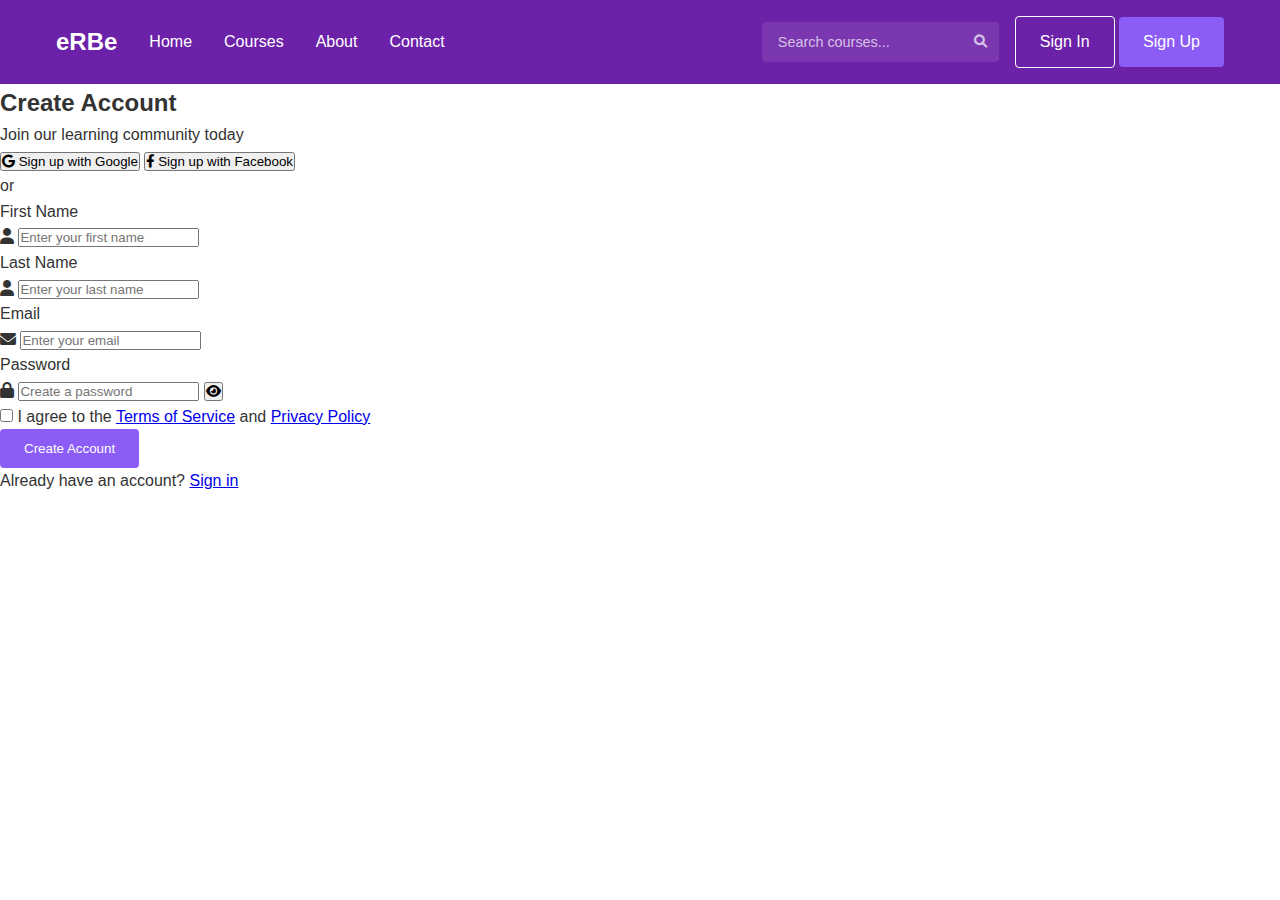
==== sign-up.html @ 5dae5b27 "version 1.0.0" ====
<!DOCTYPE html>
<html lang="en">
  <head>
    <meta charset="UTF-8" />
    <meta name="viewport" content="width=device-width, initial-scale=1.0" />
    <title>Sign Up - eRBe Learning Platform</title>
    <link rel="stylesheet" href="css/styles.css" />
    <link
      rel="stylesheet"
      href="https://cdnjs.cloudflare.com/ajax/libs/font-awesome/6.0.0/css/all.min.css"
    />
    <link
      href="https://fonts.googleapis.com/css2?family=Inter:wght@400;500;600;700;800&display=swap"
      rel="stylesheet"
    />
  </head>
  <body>
    <div id="header-container"></div>

    <div class="auth-container">
      <div class="auth-card">
        <div class="auth-header">
          <h2>Create Account</h2>
          <p>Join our learning community today</p>
        </div>

        <div class="social-auth">
          <button class="social-btn google-btn">
            <i class="fab fa-google"></i>
            Sign up with Google
          </button>
          <button class="social-btn facebook-btn">
            <i class="fab fa-facebook-f"></i>
            Sign up with Facebook
          </button>
        </div>

        <div class="divider">
          <span>or</span>
        </div>

        <form class="auth-form" id="signup-form">
          <div class="form-row">
            <div class="form-group">
              <label for="firstName">First Name</label>
              <div class="input-group">
                <i class="fas fa-user"></i>
                <input
                  type="text"
                  id="firstName"
                  name="firstName"
                  placeholder="Enter your first name"
                  required
                />
              </div>
            </div>

            <div class="form-group">
              <label for="lastName">Last Name</label>
              <div class="input-group">
                <i class="fas fa-user"></i>
                <input
                  type="text"
                  id="lastName"
                  name="lastName"
                  placeholder="Enter your last name"
                  required
                />
              </div>
            </div>
          </div>

          <div class="form-group">
            <label for="email">Email</label>
            <div class="input-group">
              <i class="fas fa-envelope"></i>
              <input
                type="email"
                id="email"
                name="email"
                placeholder="Enter your email"
                required
              />
            </div>
          </div>

          <div class="form-group">
            <label for="password">Password</label>
            <div class="input-group">
              <i class="fas fa-lock"></i>
              <input
                type="password"
                id="password"
                name="password"
                placeholder="Create a password"
                required
              />
              <button type="button" class="password-toggle">
                <i class="fas fa-eye"></i>
              </button>
            </div>
            <div class="password-strength">
              <div class="strength-meter">
                <div class="strength-meter-fill" data-strength="0"></div>
              </div>
              <div class="strength-text"></div>
            </div>
          </div>

          <div class="form-group">
            <label class="checkbox-container">
              <input type="checkbox" id="terms" name="terms" required />
              <span class="checkmark"></span>
              I agree to the <a href="#">Terms of Service</a> and
              <a href="#">Privacy Policy</a>
            </label>
          </div>

          <button type="submit" class="btn btn-primary btn-block">
            Create Account
          </button>
        </form>

        <div class="auth-footer">
          <p>Already have an account? <a href="sign-in.html">Sign in</a></p>
        </div>
      </div>
    </div>

    <script src="js/include-header.js"></script>
    <script src="js/auth.js"></script>
  </body>
</html>
---- css/styles.css ----
:root {
  --primary-color: #6b21a8;
  --secondary-color: #8b5cf6;
  --text-color: #333;
  --max-width: 1200px;
}

/* Reset and Base Styles */
* {
  margin: 0;
  padding: 0;
  box-sizing: border-box;
}

body {
  font-family: "Segoe UI", Tahoma, Geneva, Verdana, sans-serif;
  line-height: 1.6;
  color: var(--text-color);
}

/* Button Styles */
.btn {
  display: inline-block;
  padding: 0.75rem 1.5rem;
  border-radius: 4px;
  text-decoration: none;
  font-weight: 500;
  text-align: center;
  transition: all 0.3s ease;
  cursor: pointer;
  border: none;
}

.btn-primary {
  background-color: var(--secondary-color);
  color: white;
}

.btn-primary:hover {
  background-color: #7c3aed;
}

.btn-outline {
  background-color: transparent;
  color: white;
  border: 1px solid white;
}

.btn-outline:hover {
  background-color: rgba(255, 255, 255, 0.1);
}

/* Header Styles */
header {
  background-color: var(--primary-color);
  padding: 1rem 0;
  position: relative;
}

.navbar {
  display: grid;
  grid-template-columns: auto 1fr auto;
  align-items: center;
  max-width: var(--max-width);
  margin: 0 auto;
  padding: 0 1rem;
  gap: 2rem;
}

.logo a {
  color: white;
  font-size: 1.5rem;
  font-weight: bold;
  text-decoration: none;
}

.nav-links {
  display: flex;
  gap: 2rem;
  list-style: none;
  margin: 0;
  padding: 0;
}

.nav-links a {
  color: white;
  text-decoration: none;
  font-weight: 500;
  transition: opacity 0.3s ease;
}

.nav-links a:hover {
  opacity: 0.8;
}

.header-right {
  display: flex;
  align-items: center;
  gap: 1rem;
}

/* Search Container */
.search-container {
  position: relative;
}

.search-form {
  display: flex;
  align-items: center;
  background: rgba(255, 255, 255, 0.1);
  border-radius: 4px;
  padding: 0.5rem;
}

.search-input {
  border: none;
  background: none;
  padding: 0.25rem 0.5rem;
  width: 200px;
  font-size: 0.9rem;
  color: white;
  outline: none;
}

.search-input::placeholder {
  color: rgba(255, 255, 255, 0.7);
}

.search-button {
  background: none;
  border: none;
  color: white;
  padding: 0.25rem;
  cursor: pointer;
  opacity: 0.7;
  transition: opacity 0.3s ease;
}

.search-button:hover {
  opacity: 1;
}

/* Mobile Controls */
.mobile-search-trigger,
.hamburger {
  display: none;
  color: white;
  background: none;
  border: none;
  cursor: pointer;
  padding: 0.5rem;
}

/* Mobile Styles */
@media (max-width: 768px) {
  .navbar {
    grid-template-columns: 1fr;
  }

  .mobile-search-trigger,
  .hamburger {
    display: flex;
    align-items: center;
    justify-content: center;
    cursor: pointer;
    color: white;
    padding: 0.5rem;
  }

  .hamburger {
    position: absolute;
    left: 1rem;
    top: 50%;
    transform: translateY(-50%);
  }

  .logo {
    margin: 0 auto;
  }

  .mobile-search-trigger {
    position: absolute;
    right: 1rem;
    top: 50%;
    transform: translateY(-50%);
  }

  .nav-links {
    display: none;
    position: absolute;
    top: 100%;
    left: 0;
    right: 0;
    background-color: var(--primary-color);
    flex-direction: column;
    padding: 1rem;
    gap: 1rem;
    z-index: 1000;
  }

  .nav-links.active {
    display: flex;
  }

  .header-right {
    display: none;
  }

  .search-container {
    display: none;
    position: absolute;
    top: 100%;
    left: 0;
    right: 0;
    padding: 1rem;
    background-color: var(--primary-color);
    z-index: 1000;
  }

  .search-container.active {
    display: block;
  }

  .search-form {
    width: 100%;
  }

  .search-input {
    width: 100%;
  }
}

/* Hero Section */
.hero {
  background: linear-gradient(rgba(107, 33, 168, 0.9), rgba(139, 92, 246, 0.9)),
    url("../images/hero-bg.jpg");
  background-size: cover;
  background-position: center;
  color: white;
  padding: 4rem 1rem;
  text-align: center;
}

.hero-content {
  max-width: var(--max-width);
  margin: 0 auto;
}

.hero h1 {
  font-size: 3rem;
  font-weight: bold;
  margin-bottom: 1rem;
  line-height: 1.2;
}

.hero p {
  font-size: 1.25rem;
  margin-bottom: 2rem;
  opacity: 0.9;
}

.hero-buttons {
  display: flex;
  gap: 1rem;
  justify-content: center;
}

/* Responsive Hero */
@media (max-width: 768px) {
  .hero {
    padding: 3rem 1rem;
  }

  .hero h1 {
    font-size: 2.25rem;
  }

  .hero p {
    font-size: 1.1rem;
  }

  .hero-buttons {
    flex-direction: column;
    gap: 0.75rem;
    max-width: 300px;
    margin: 0 auto;
  }
}

/* Courses Section */
.courses-grid {
  padding: 4rem 1rem;
  background-color: #f9fafb;
}

.section-header {
  text-align: center;
  max-width: 800px;
  margin: 0 auto 3rem;
}

.section-header h2 {
  font-size: 2.5rem;
  color: var(--primary-color);
  margin-bottom: 1rem;
}

.section-header p {
  font-size: 1.1rem;
  color: #666;
}

.course-grid {
  display: grid;
  grid-template-columns: repeat(auto-fit, minmax(300px, 1fr));
  gap: 2rem;
  max-width: var(--max-width);
  margin: 0 auto;
}

.course-card {
  background: white;
  border-radius: 8px;
  overflow: hidden;
  box-shadow: 0 2px 4px rgba(0, 0, 0, 0.1);
  transition: transform 0.3s ease, box-shadow 0.3s ease;
}

.course-card:hover {
  transform: translateY(-5px);
  box-shadow: 0 4px 8px rgba(0, 0, 0, 0.15);
}

.course-card img {
  width: 100%;
  height: 200px;
  object-fit: cover;
}

.course-content {
  padding: 1.5rem;
}

.course-content h3 {
  font-size: 1.25rem;
  color: var(--text-color);
  margin-bottom: 0.75rem;
}

.course-content p {
  color: #666;
  margin-bottom: 1.5rem;
  line-height: 1.5;
}

.course-meta {
  display: flex;
  justify-content: space-between;
  margin-bottom: 1.5rem;
  font-size: 0.9rem;
  color: #666;
}

.course-meta span {
  display: flex;
  align-items: center;
  gap: 0.5rem;
}

.course-meta i {
  color: var(--primary-color);
}

.view-all {
  text-align: center;
  margin-top: 3rem;
}

.view-all .btn-outline {
  color: var(--primary-color);
  border-color: var(--primary-color);
}

.view-all .btn-outline:hover {
  background-color: var(--primary-color);
  color: white;
}

/* Responsive Courses */
@media (max-width: 768px) {
  .courses-grid {
    padding: 3rem 1rem;
  }

  .section-header h2 {
    font-size: 2rem;
  }

  .course-grid {
    grid-template-columns: 1fr;
    gap: 1.5rem;
  }

  .course-card img {
    height: 180px;
  }
}

/* Features Section */
.features {
  padding: 4rem 1rem;
  background-color: white;
}

.features .section-header {
  margin-bottom: 4rem;
}

.features-grid {
  display: grid;
  grid-template-columns: repeat(auto-fit, minmax(250px, 1fr));
  gap: 2rem;
  max-width: var(--max-width);
  margin: 0 auto;
}

.feature-card {
  text-align: center;
  padding: 2rem;
  background: #f9fafb;
  border-radius: 8px;
  transition: transform 0.3s ease;
}

.feature-card:hover {
  transform: translateY(-5px);
}

.feature-card i {
  font-size: 2.5rem;
  color: var(--primary-color);
  margin-bottom: 1.5rem;
}

.feature-card h3 {
  font-size: 1.25rem;
  color: var(--text-color);
  margin-bottom: 1rem;
}

.feature-card p {
  color: #666;
  line-height: 1.5;
}

/* Call to Action Section */
.cta {
  background: linear-gradient(rgba(107, 33, 168, 0.9), rgba(139, 92, 246, 0.9)),
    url("../images/cta-bg.jpg");
  background-size: cover;
  background-position: center;
  color: white;
  padding: 4rem 1rem;
  text-align: center;
}

.cta-content {
  max-width: 800px;
  margin: 0 auto;
}

.cta h2 {
  font-size: 2.5rem;
  margin-bottom: 1rem;
}

.cta p {
  font-size: 1.1rem;
  margin-bottom: 2rem;
  opacity: 0.9;
}

/* Responsive Features */
@media (max-width: 768px) {
  .features {
    padding: 3rem 1rem;
  }

  .features .section-header {
    margin-bottom: 3rem;
  }

  .features-grid {
    grid-template-columns: 1fr;
    gap: 1.5rem;
  }

  .feature-card {
    padding: 1.5rem;
  }

  .feature-card i {
    font-size: 2rem;
    margin-bottom: 1rem;
  }

  .cta {
    padding: 3rem 1rem;
  }

  .cta h2 {
    font-size: 2rem;
  }
}

/* Footer Styles */
footer {
  background-color: #1f2937;
  color: white;
  padding-top: 4rem;
}

.footer-content {
  display: grid;
  grid-template-columns: repeat(auto-fit, minmax(250px, 1fr));
  gap: 3rem;
  max-width: var(--max-width);
  margin: 0 auto;
  padding: 0 1rem 3rem;
}

.footer-section h3 {
  font-size: 1.25rem;
  margin-bottom: 1.5rem;
  color: white;
}

.footer-section p {
  color: #9ca3af;
  margin-bottom: 1rem;
  line-height: 1.5;
}

.footer-section ul {
  list-style: none;
}

.footer-section ul li {
  margin-bottom: 0.75rem;
}

.footer-section ul a {
  color: #9ca3af;
  text-decoration: none;
  transition: color 0.3s ease;
}

.footer-section ul a:hover {
  color: white;
}

.contact-info p {
  display: flex;
  align-items: center;
  gap: 0.5rem;
  margin-bottom: 1rem;
}

.contact-info i {
  color: var(--secondary-color);
}

.footer-bottom {
  background-color: #111827;
  padding: 1.5rem 1rem;
  text-align: center;
}

.footer-bottom p {
  color: #9ca3af;
  margin-bottom: 1rem;
}

.footer-links {
  display: flex;
  justify-content: center;
  gap: 2rem;
}

.footer-links a {
  color: #9ca3af;
  text-decoration: none;
  font-size: 0.9rem;
  transition: color 0.3s ease;
}

.footer-links a:hover {
  color: white;
}

/* Responsive Footer */
@media (max-width: 768px) {
  footer {
    padding-top: 3rem;
  }

  .footer-content {
    grid-template-columns: 1fr;
    gap: 2rem;
    padding: 0 1rem 2rem;
  }

  .footer-section {
    text-align: center;
  }

  .contact-info p {
    justify-content: center;
  }

  .footer-links {
    flex-direction: column;
    gap: 1rem;
  }
}

/* Courses Page Styles */
.courses-hero {
  background: linear-gradient(rgba(107, 33, 168, 0.9), rgba(139, 92, 246, 0.9)),
    url("../images/courses-hero.jpg");
  background-size: cover;
  background-position: center;
  color: white;
  padding: 3rem 1rem;
  text-align: center;
  margin-bottom: 2rem;
}

.courses-hero .hero-content {
  max-width: var(--max-width);
  margin: 0 auto;
}

.courses-hero h1 {
  font-size: 2.5rem;
  font-weight: bold;
  margin-bottom: 1rem;
  line-height: 1.2;
}

.courses-hero p {
  font-size: 1.1rem;
  opacity: 0.9;
  max-width: 600px;
  margin: 0 auto;
}

.filters-section {
  background-color: white;
  padding: 2rem 1rem;
  margin-bottom: 2rem;
  box-shadow: 0 1px 3px rgba(0, 0, 0, 0.1);
}

.filters-container {
  display: grid;
  grid-template-columns: repeat(auto-fit, minmax(200px, 1fr));
  gap: 1.5rem;
  max-width: var(--max-width);
  margin: 0 auto;
}

.filter-group {
  display: flex;
  flex-direction: column;
  gap: 0.5rem;
}

.filter-group label {
  font-weight: 500;
  color: var(--text-color);
}

.filter-group select {
  padding: 0.75rem;
  border: 1px solid #e5e7eb;
  border-radius: 4px;
  background-color: white;
  color: var(--text-color);
  font-size: 1rem;
  cursor: pointer;
  transition: border-color 0.3s ease;
}

.filter-group select:hover {
  border-color: var(--primary-color);
}

.filter-group select:focus {
  outline: none;
  border-color: var(--primary-color);
  box-shadow: 0 0 0 2px rgba(107, 33, 168, 0.1);
}

/* Responsive Courses Page */
@media (max-width: 768px) {
  .courses-hero {
    padding: 2rem 1rem;
  }

  .courses-hero h1 {
    font-size: 2rem;
  }

  .courses-hero p {
    font-size: 1rem;
  }

  .filters-section {
    padding: 1.5rem 1rem;
  }

  .filters-container {
    grid-template-columns: 1fr;
    gap: 1rem;
  }

  .filter-group select {
    width: 100%;
  }
}

/* Pagination Styles */
.pagination {
  display: flex;
  align-items: center;
  justify-content: center;
  gap: 1rem;
  margin-top: 3rem;
}

.page-numbers {
  display: flex;
  align-items: center;
  gap: 0.5rem;
}

.page-numbers a {
  display: flex;
  align-items: center;
  justify-content: center;
  width: 40px;
  height: 40px;
  border-radius: 4px;
  color: var(--text-color);
  text-decoration: none;
  font-weight: 500;
  transition: all 0.3s ease;
}

.page-numbers a:hover {
  background-color: #f3f4f6;
  color: var(--primary-color);
}

.page-numbers a.active {
  background-color: var(--primary-color);
  color: white;
}

.pagination .btn-outline {
  color: var(--text-color);
  border-color: #e5e7eb;
  padding: 0.5rem 1rem;
  display: flex;
  align-items: center;
  gap: 0.5rem;
}

.pagination .btn-outline:hover {
  background-color: #f3f4f6;
  color: var(--primary-color);
  border-color: var(--primary-color);
}

.pagination .btn-outline i {
  font-size: 0.9rem;
}

/* Responsive Pagination */
@media (max-width: 576px) {
  .pagination {
    flex-direction: column;
    gap: 1rem;
  }

  .page-numbers {
    order: -1;
  }

  .pagination .btn-outline {
    width: 100%;
    justify-content: center;
  }
}
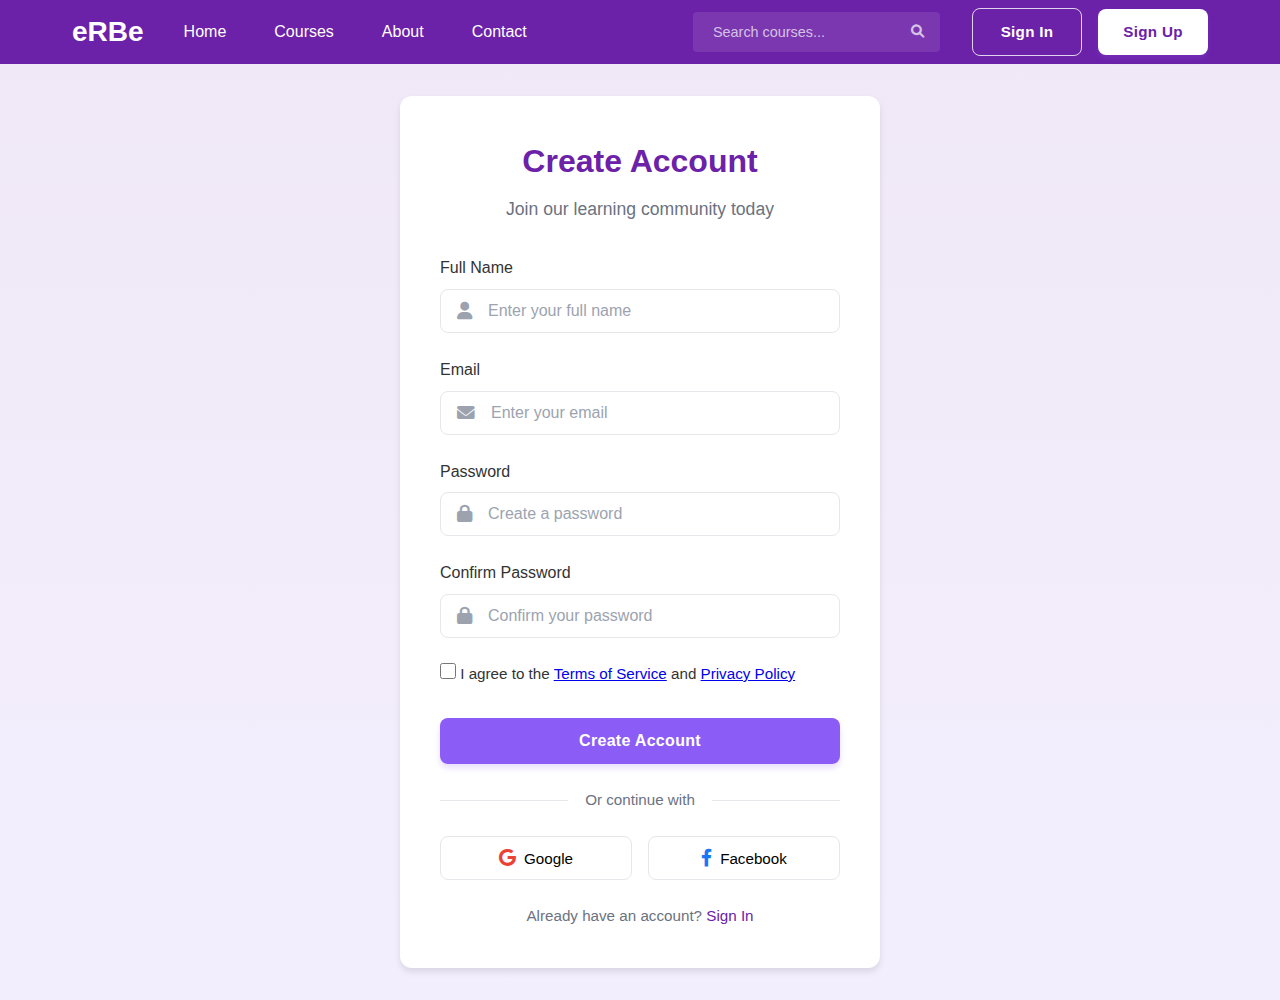
==== commit c68b2142: "Refactor authentication pages with updated styles and structure. Changed titles, improved header ele" ====
--- a/sign-up.html
+++ b/sign-up.html
@@ -3,7 +3,7 @@
   <head>
     <meta charset="UTF-8" />
     <meta name="viewport" content="width=device-width, initial-scale=1.0" />
-    <title>Sign Up - eRBe Learning Platform</title>
+    <title>Sign Up - eRBe</title>
     <link rel="stylesheet" href="css/styles.css" />
     <link
       rel="stylesheet"
@@ -18,55 +18,23 @@
     <div id="header-container"></div>
 
     <div class="auth-container">
-      <div class="auth-card">
+      <div class="auth-box">
         <div class="auth-header">
-          <h2>Create Account</h2>
+          <h1>Create Account</h1>
           <p>Join our learning community today</p>
         </div>
 
-        <div class="social-auth">
-          <button class="social-btn google-btn">
-            <i class="fab fa-google"></i>
-            Sign up with Google
-          </button>
-          <button class="social-btn facebook-btn">
-            <i class="fab fa-facebook-f"></i>
-            Sign up with Facebook
-          </button>
-        </div>
-
-        <div class="divider">
-          <span>or</span>
-        </div>
-
-        <form class="auth-form" id="signup-form">
-          <div class="form-row">
-            <div class="form-group">
-              <label for="firstName">First Name</label>
-              <div class="input-group">
-                <i class="fas fa-user"></i>
-                <input
-                  type="text"
-                  id="firstName"
-                  name="firstName"
-                  placeholder="Enter your first name"
-                  required
-                />
-              </div>
-            </div>
-
-            <div class="form-group">
-              <label for="lastName">Last Name</label>
-              <div class="input-group">
-                <i class="fas fa-user"></i>
-                <input
-                  type="text"
-                  id="lastName"
-                  name="lastName"
-                  placeholder="Enter your last name"
-                  required
-                />
-              </div>
+        <form class="auth-form">
+          <div class="form-group">
+            <label for="name">Full Name</label>
+            <div class="input-group">
+              <i class="fas fa-user"></i>
+              <input
+                type="text"
+                id="name"
+                placeholder="Enter your full name"
+                required
+              />
             </div>
           </div>
 
@@ -77,7 +45,6 @@
               <input
                 type="email"
                 id="email"
-                name="email"
                 placeholder="Enter your email"
                 required
               />
@@ -91,25 +58,28 @@
               <input
                 type="password"
                 id="password"
-                name="password"
                 placeholder="Create a password"
                 required
               />
-              <button type="button" class="password-toggle">
-                <i class="fas fa-eye"></i>
-              </button>
-            </div>
-            <div class="password-strength">
-              <div class="strength-meter">
-                <div class="strength-meter-fill" data-strength="0"></div>
-              </div>
-              <div class="strength-text"></div>
             </div>
           </div>
 
           <div class="form-group">
+            <label for="confirm-password">Confirm Password</label>
+            <div class="input-group">
+              <i class="fas fa-lock"></i>
+              <input
+                type="password"
+                id="confirm-password"
+                placeholder="Confirm your password"
+                required
+              />
+            </div>
+          </div>
+
+          <div class="form-options">
             <label class="checkbox-container">
-              <input type="checkbox" id="terms" name="terms" required />
+              <input type="checkbox" id="terms" required />
               <span class="checkmark"></span>
               I agree to the <a href="#">Terms of Service</a> and
               <a href="#">Privacy Policy</a>
@@ -119,15 +89,27 @@
           <button type="submit" class="btn btn-primary btn-block">
             Create Account
           </button>
+
+          <div class="auth-divider">Or continue with</div>
+
+          <div class="social-buttons">
+            <button type="button" class="btn-social btn-google">
+              <i class="fab fa-google"></i>
+              Google
+            </button>
+            <button type="button" class="btn-social btn-facebook">
+              <i class="fab fa-facebook-f"></i>
+              Facebook
+            </button>
+          </div>
+
+          <p class="auth-footer">
+            Already have an account? <a href="sign-in.html">Sign In</a>
+          </p>
         </form>
-
-        <div class="auth-footer">
-          <p>Already have an account? <a href="sign-in.html">Sign in</a></p>
-        </div>
       </div>
     </div>
 
     <script src="js/include-header.js"></script>
-    <script src="js/auth.js"></script>
   </body>
 </html>
--- a/css/styles.css
+++ b/css/styles.css
@@ -20,40 +20,50 @@
 
 /* Button Styles */
 .btn {
-  display: inline-block;
-  padding: 0.75rem 1.5rem;
-  border-radius: 4px;
+  display: inline-flex;
+  align-items: center;
+  justify-content: center;
+  padding: 0.75rem 1.75rem;
+  border-radius: 8px;
   text-decoration: none;
-  font-weight: 500;
+  font-weight: 600;
   text-align: center;
   transition: all 0.3s ease;
   cursor: pointer;
   border: none;
+  font-size: 0.95rem;
+  letter-spacing: 0.3px;
 }
 
 .btn-primary {
   background-color: var(--secondary-color);
   color: white;
+  box-shadow: 0 4px 6px rgba(139, 92, 246, 0.2);
 }
 
 .btn-primary:hover {
   background-color: #7c3aed;
+  transform: translateY(-2px);
+  box-shadow: 0 6px 8px rgba(139, 92, 246, 0.25);
 }
 
 .btn-outline {
   background-color: transparent;
   color: white;
-  border: 1px solid white;
+  border: 2px solid rgba(255, 255, 255, 0.8);
+  padding: calc(0.75rem - 1px) calc(1.75rem - 1px);
 }
 
 .btn-outline:hover {
-  background-color: rgba(255, 255, 255, 0.1);
+  background-color: rgba(255, 255, 255, 0.15);
+  border-color: white;
+  transform: translateY(-2px);
 }
 
 /* Header Styles */
 header {
   background-color: var(--primary-color);
-  padding: 1rem 0;
+  padding: 0;
   position: relative;
 }
 
@@ -63,23 +73,31 @@
   align-items: center;
   max-width: var(--max-width);
   margin: 0 auto;
-  padding: 0 1rem;
+  padding: 0 2rem;
   gap: 2rem;
+  height: 64px;
+}
+
+.logo {
+  display: flex;
+  align-items: center;
 }
 
 .logo a {
   color: white;
-  font-size: 1.5rem;
-  font-weight: bold;
+  font-size: 1.75rem;
+  font-weight: 700;
   text-decoration: none;
 }
 
 .nav-links {
   display: flex;
+  align-items: center;
   gap: 2rem;
   list-style: none;
   margin: 0;
   padding: 0;
+  height: 100%;
 }
 
 .nav-links a {
@@ -87,6 +105,10 @@
   text-decoration: none;
   font-weight: 500;
   transition: opacity 0.3s ease;
+  display: flex;
+  align-items: center;
+  height: 100%;
+  padding: 0 0.5rem;
 }
 
 .nav-links a:hover {
@@ -96,68 +118,60 @@
 .header-right {
   display: flex;
   align-items: center;
+  gap: 2rem;
+  height: 100%;
+}
+
+/* Auth Buttons */
+.auth-buttons {
+  display: flex;
+  align-items: center;
   gap: 1rem;
 }
 
-/* Search Container */
-.search-container {
-  position: relative;
-}
-
-.search-form {
-  display: flex;
-  align-items: center;
-  background: rgba(255, 255, 255, 0.1);
-  border-radius: 4px;
-  padding: 0.5rem;
-}
-
-.search-input {
-  border: none;
-  background: none;
-  padding: 0.25rem 0.5rem;
-  width: 200px;
-  font-size: 0.9rem;
-  color: white;
-  outline: none;
-}
-
-.search-input::placeholder {
-  color: rgba(255, 255, 255, 0.7);
-}
-
-.search-button {
-  background: none;
-  border: none;
-  color: white;
-  padding: 0.25rem;
-  cursor: pointer;
-  opacity: 0.7;
-  transition: opacity 0.3s ease;
-}
-
-.search-button:hover {
-  opacity: 1;
-}
-
-/* Mobile Controls */
-.mobile-search-trigger,
-.hamburger {
-  display: none;
-  color: white;
-  background: none;
-  border: none;
-  cursor: pointer;
-  padding: 0.5rem;
+.auth-buttons .btn {
+  white-space: nowrap;
+  min-width: 110px;
+  text-align: center;
+}
+
+/* Desktop Auth Button Styles */
+@media (min-width: 1025px) {
+  .auth-buttons .btn {
+    padding: 0.7rem 1.5rem;
+    font-weight: 600;
+  }
+
+  .auth-buttons .btn-primary {
+    background-color: white;
+    color: var(--primary-color);
+  }
+
+  .auth-buttons .btn-primary:hover {
+    background-color: #f8f9fa;
+    color: var(--primary-color);
+  }
+
+  .auth-buttons .btn-outline {
+    border-width: 1.5px;
+  }
 }
 
 /* Mobile Styles */
-@media (max-width: 768px) {
+@media (max-width: 1024px) {
   .navbar {
-    grid-template-columns: 1fr;
-  }
-
-  .mobile-search-trigger,
+    grid-template-columns: auto 1fr auto;
+    padding: 0 1rem;
+    height: 56px;
+  }
+
+  .logo {
+    position: absolute;
+    left: 50%;
+    transform: translateX(-50%);
+    z-index: 1;
+  }
+
   .hamburger {
     display: flex;
     align-items: center;
@@ -165,68 +179,275 @@
     cursor: pointer;
     color: white;
     padding: 0.5rem;
-  }
-
-  .hamburger {
-    position: absolute;
-    left: 1rem;
-    top: 50%;
-    transform: translateY(-50%);
-  }
-
-  .logo {
-    margin: 0 auto;
+    font-size: 1.25rem;
   }
 
   .mobile-search-trigger {
+    display: flex;
+    align-items: center;
+    justify-content: center;
+    cursor: pointer;
+    color: white;
+    padding: 0.5rem;
+    font-size: 1.25rem;
+    margin-left: auto;
     position: absolute;
     right: 1rem;
-    top: 50%;
-    transform: translateY(-50%);
   }
 
   .nav-links {
     display: none;
-    position: absolute;
-    top: 100%;
+    position: fixed;
+    top: 0;
     left: 0;
-    right: 0;
+    height: 100vh;
+    width: 300px;
     background-color: var(--primary-color);
     flex-direction: column;
-    padding: 1rem;
-    gap: 1rem;
+    padding: 0;
     z-index: 1000;
+    box-shadow: 4px 0 8px rgba(0, 0, 0, 0.1);
+    overflow-y: auto;
   }
 
   .nav-links.active {
     display: flex;
   }
 
+  .nav-links > li {
+    width: 100%;
+  }
+
+  .nav-links > li > a {
+    padding: 1rem 2rem;
+    width: 100%;
+    height: auto;
+    font-size: 1rem;
+    font-weight: 500;
+  }
+
+  .mobile-menu-header {
+    display: flex;
+    align-items: center;
+    justify-content: space-between;
+    padding: 1rem 1.5rem;
+    border-bottom: 1px solid rgba(255, 255, 255, 0.1);
+    width: 100%;
+  }
+
+  .mobile-menu-header .logo {
+    margin: 0;
+    padding: 0;
+    font-size: 1.5rem;
+    font-weight: 700;
+    color: white;
+    text-decoration: none;
+  }
+
+  .mobile-menu-close {
+    background: none;
+    border: none;
+    color: white;
+    font-size: 1.5rem;
+    cursor: pointer;
+    padding: 0.5rem;
+    display: flex;
+    align-items: center;
+    justify-content: center;
+    transition: opacity 0.3s ease;
+  }
+
+  .mobile-menu-close:hover {
+    opacity: 0.8;
+  }
+
+  .mobile-auth-buttons {
+    display: flex;
+    flex-direction: column;
+    gap: 0.75rem;
+    padding: 1.5rem 2rem;
+    border-top: 1px solid rgba(255, 255, 255, 0.1);
+    margin-top: auto;
+    background-color: rgba(255, 255, 255, 0.05);
+    width: 100%;
+  }
+
+  .mobile-auth-buttons .btn {
+    width: 100%;
+    justify-content: center;
+    font-size: 1rem;
+    padding: 0.85rem;
+    border-radius: 6px;
+    font-weight: 600;
+  }
+
+  .mobile-auth-buttons .btn-outline {
+    background-color: transparent;
+    color: white;
+    border: 1.5px solid rgba(255, 255, 255, 0.5);
+  }
+
+  .mobile-auth-buttons .btn-outline:hover {
+    background-color: rgba(255, 255, 255, 0.1);
+    border-color: white;
+  }
+
+  .mobile-auth-buttons .btn-primary {
+    background-color: white;
+    color: var(--primary-color);
+    border: none;
+    box-shadow: none;
+  }
+
+  .mobile-auth-buttons .btn-primary:hover {
+    background-color: rgba(255, 255, 255, 0.95);
+  }
+
   .header-right {
     display: none;
   }
-
-  .search-container {
+}
+
+/* Desktop Styles */
+@media (min-width: 1025px) {
+  .mobile-menu-header,
+  .mobile-auth-buttons,
+  .mobile-search-trigger,
+  .hamburger {
     display: none;
+  }
+
+  .nav-links {
+    justify-content: flex-start;
+  }
+
+  .header-right {
+    justify-content: flex-end;
+    margin-left: auto;
+  }
+}
+
+/* Search Container */
+.search-container {
+  position: relative;
+}
+
+.search-form {
+  display: flex;
+  align-items: center;
+  background: rgba(255, 255, 255, 0.1);
+  border-radius: 4px;
+  padding: 0.5rem 0.75rem;
+  min-width: 240px;
+}
+
+.search-input {
+  border: none;
+  background: none;
+  padding: 0.25rem 0.5rem;
+  width: 100%;
+  font-size: 0.9rem;
+  color: white;
+  outline: none;
+}
+
+.search-input::placeholder {
+  color: rgba(255, 255, 255, 0.7);
+}
+
+.search-button {
+  background: none;
+  border: none;
+  color: white;
+  padding: 0.25rem;
+  cursor: pointer;
+  opacity: 0.7;
+  transition: opacity 0.3s ease;
+  display: flex;
+  align-items: center;
+  justify-content: center;
+}
+
+.search-button:hover {
+  opacity: 1;
+}
+
+/* Full screen search overlay - Only for mobile */
+@media (max-width: 1024px) {
+  .search-overlay {
+    position: fixed;
+    top: 0;
+    left: 0;
+    width: 100%;
+    height: 100%;
+    background: white;
+    z-index: 1000;
+    display: none;
+    padding: 1rem;
+  }
+
+  .search-overlay.active {
+    display: block;
+  }
+
+  .search-overlay .search-form {
+    max-width: var(--max-width);
+    margin: 0 auto;
+    background: white;
+    border-bottom: 1px solid #e5e7eb;
+    border-radius: 0;
+    padding: 1rem 0;
+    position: relative;
+  }
+
+  .search-overlay .search-input {
+    width: 100%;
+    font-size: 1.1rem;
+    color: var(--text-color);
+    padding: 0.5rem 2.5rem;
+  }
+
+  .search-overlay .search-input::placeholder {
+    color: #9ca3af;
+  }
+
+  .search-overlay .search-button {
     position: absolute;
-    top: 100%;
     left: 0;
+    color: #6b7280;
+  }
+
+  .search-overlay .search-close {
+    position: absolute;
     right: 0;
-    padding: 1rem;
-    background-color: var(--primary-color);
-    z-index: 1000;
-  }
-
-  .search-container.active {
-    display: block;
-  }
-
+    background: none;
+    border: none;
+    color: #6b7280;
+    cursor: pointer;
+    padding: 0.5rem;
+    display: flex;
+    align-items: center;
+    justify-content: center;
+  }
+
+  .search-overlay .search-close:hover {
+    color: var(--text-color);
+  }
+}
+
+/* Desktop search hover effect */
+@media (min-width: 1025px) {
   .search-form {
-    width: 100%;
-  }
-
-  .search-input {
-    width: 100%;
+    transition: background-color 0.3s ease;
+  }
+
+  .search-form:hover,
+  .search-form:focus-within {
+    background: rgba(255, 255, 255, 0.2);
+  }
+
+  .search-overlay {
+    display: none !important;
   }
 }
 
@@ -803,3 +1024,250 @@
     justify-content: center;
   }
 }
+
+/* Auth Pages */
+.auth-container {
+  min-height: calc(100vh - 64px);
+  display: flex;
+  align-items: center;
+  justify-content: center;
+  padding: 2rem 1rem;
+  background: linear-gradient(rgba(107, 33, 168, 0.1), rgba(139, 92, 246, 0.1));
+}
+
+.auth-box {
+  background: white;
+  border-radius: 12px;
+  box-shadow: 0 4px 6px rgba(0, 0, 0, 0.1);
+  padding: 2.5rem;
+  width: 100%;
+  max-width: 480px;
+}
+
+.auth-header {
+  text-align: center;
+  margin-bottom: 2rem;
+}
+
+.auth-header h1 {
+  color: var(--primary-color);
+  font-size: 2rem;
+  font-weight: 700;
+  margin-bottom: 0.5rem;
+}
+
+.auth-header p {
+  color: #6b7280;
+  font-size: 1.1rem;
+}
+
+.auth-form .form-group {
+  margin-bottom: 1.5rem;
+}
+
+.auth-form label {
+  display: block;
+  margin-bottom: 0.5rem;
+  font-weight: 500;
+  color: var(--text-color);
+}
+
+.auth-form .input-group {
+  position: relative;
+  display: flex;
+  align-items: center;
+  border: 1px solid #e5e7eb;
+  border-radius: 8px;
+  transition: all 0.3s ease;
+}
+
+.auth-form .input-group:focus-within {
+  border-color: var(--primary-color);
+  box-shadow: 0 0 0 2px rgba(107, 33, 168, 0.1);
+}
+
+.auth-form .input-group i {
+  color: #9ca3af;
+  font-size: 1.1rem;
+  padding: 0.75rem 1rem;
+  transition: color 0.3s ease;
+}
+
+.auth-form .input-group:focus-within i {
+  color: var(--primary-color);
+}
+
+.auth-form input {
+  width: 100%;
+  padding: 0.75rem 1rem 0.75rem 0;
+  border: none;
+  background: none;
+  font-size: 1rem;
+  color: var(--text-color);
+  outline: none;
+}
+
+.auth-form input::placeholder {
+  color: #9ca3af;
+}
+
+.form-options {
+  display: flex;
+  align-items: center;
+  justify-content: space-between;
+  margin-bottom: 1.5rem;
+  flex-wrap: wrap;
+  gap: 1rem;
+}
+
+.checkbox-container {
+  display: flex;
+  align-items: center;
+  gap: 0.5rem;
+  cursor: pointer;
+  font-size: 0.95rem;
+  color: #4b5563;
+}
+
+.checkbox-container input[type="checkbox"] {
+  width: 1rem;
+  height: 1rem;
+  margin: 0;
+}
+
+.forgot-password {
+  color: var(--primary-color);
+  text-decoration: none;
+  font-size: 0.95rem;
+  font-weight: 500;
+  transition: opacity 0.3s ease;
+}
+
+.forgot-password:hover {
+  opacity: 0.8;
+}
+
+.btn-block {
+  width: 100%;
+  padding: 0.875rem;
+  font-size: 1rem;
+}
+
+.auth-divider {
+  position: relative;
+  text-align: center;
+  margin: 1.5rem 0;
+  color: #6b7280;
+  font-size: 0.95rem;
+}
+
+.auth-divider::before,
+.auth-divider::after {
+  content: "";
+  position: absolute;
+  top: 50%;
+  width: calc(50% - 4.5rem);
+  height: 1px;
+  background-color: #e5e7eb;
+}
+
+.auth-divider::before {
+  left: 0;
+}
+
+.auth-divider::after {
+  right: 0;
+}
+
+.auth-divider span {
+  background-color: white;
+  padding: 0 1rem;
+  position: relative;
+  z-index: 1;
+}
+
+.social-buttons {
+  display: grid;
+  grid-template-columns: 1fr 1fr;
+  gap: 1rem;
+  margin-bottom: 1.5rem;
+}
+
+.btn-social {
+  display: flex;
+  align-items: center;
+  justify-content: center;
+  background-color: white;
+  border: 1px solid #e5e7eb;
+  color: #4b5563;
+  font-size: 0.95rem;
+  padding: 0.75rem;
+  border-radius: 8px;
+  transition: all 0.2s ease;
+}
+
+.btn-social:hover {
+  background-color: #f9fafb;
+  border-color: #d1d5db;
+}
+
+.btn-social i {
+  margin-right: 0.5rem;
+  font-size: 1.1rem;
+}
+
+.btn-google {
+  color: #000;
+  font-weight: 500;
+}
+
+.btn-google i {
+  color: #ea4335;
+}
+
+.btn-facebook {
+  color: #000;
+  font-weight: 500;
+}
+
+.btn-facebook i {
+  color: #1877f2;
+}
+
+.auth-footer {
+  text-align: center;
+  color: #6b7280;
+  font-size: 0.95rem;
+}
+
+.auth-footer a {
+  color: var(--primary-color);
+  text-decoration: none;
+  font-weight: 500;
+  transition: opacity 0.3s ease;
+}
+
+.auth-footer a:hover {
+  opacity: 0.8;
+}
+
+/* Responsive Auth Pages */
+@media (max-width: 576px) {
+  .auth-box {
+    padding: 2rem 1.5rem;
+  }
+
+  .auth-header h1 {
+    font-size: 1.75rem;
+  }
+
+  .social-buttons {
+    grid-template-columns: 1fr;
+  }
+
+  .form-options {
+    flex-direction: column;
+    align-items: flex-start;
+    gap: 1rem;
+  }
+}
